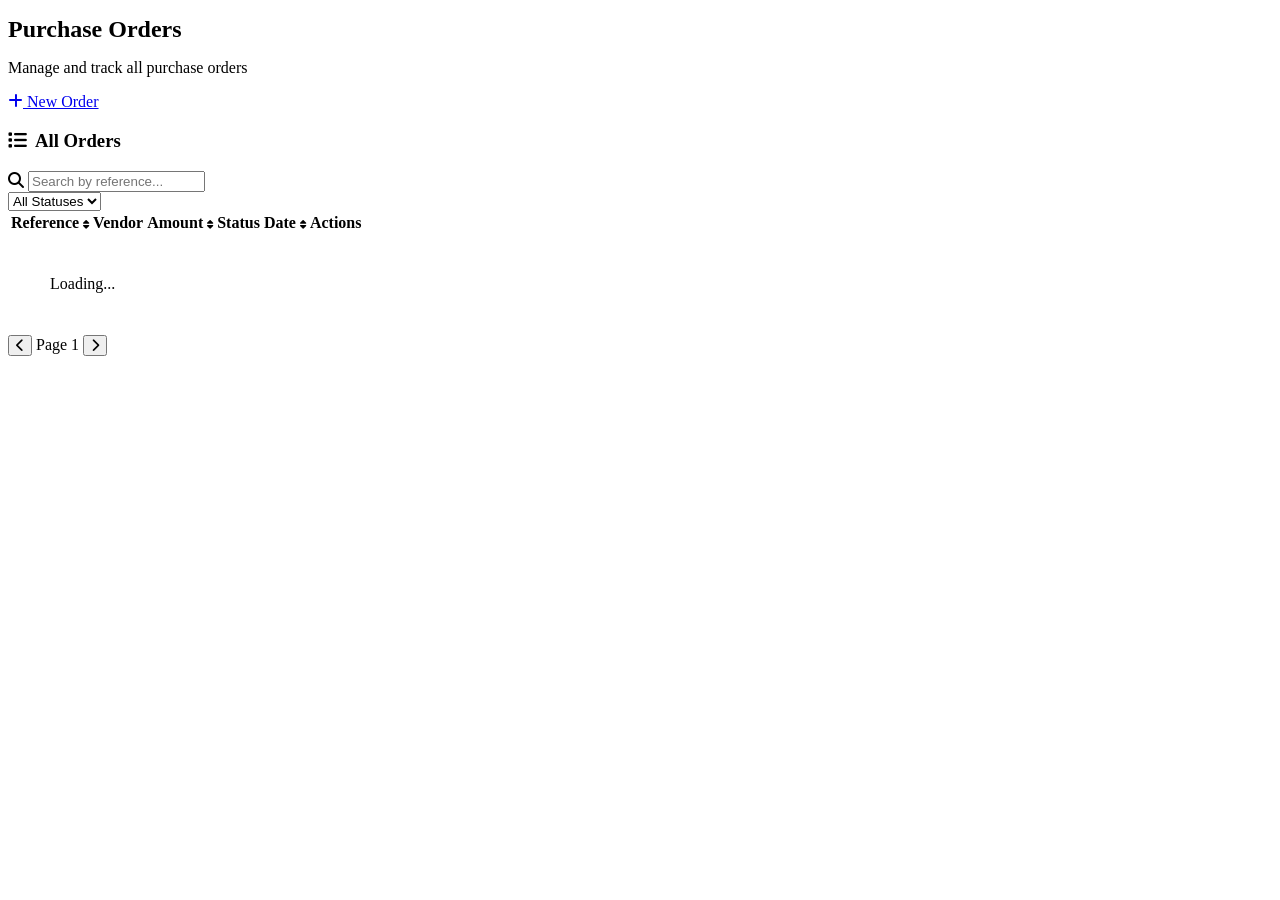
==== frontend/index.html @ 429d3d38 "Added main index page listing Purchase Orders correctly mapped to backend" ====
<!DOCTYPE html>
<html lang="en">
<head>
    <meta charset="UTF-8">
    <meta name="viewport" content="width=device-width, initial-scale=1.0">
    <meta name="description" content="ERP Cloud — Purchase Orders Overview">
    <title>Purchase Orders — ERP Cloud</title>

    <!-- Fonts & Icons -->
    <link rel="preconnect" href="https://fonts.googleapis.com">
    <link href="https://fonts.googleapis.com/css2?family=Inter:wght@300;400;500;600;700;800;900&family=JetBrains+Mono:wght@400;500&display=swap" rel="stylesheet">
    <link rel="stylesheet" href="https://cdnjs.cloudflare.com/ajax/libs/font-awesome/6.5.1/css/all.min.css">

    <!-- Styles -->
    <link rel="stylesheet" href="/static/css/styles.css">
</head>
<body>
    <div class="animated-bg"></div>

    <div class="app-layout">
        <!-- Sidebar -->
        <div id="sidebar-container"></div>

        <!-- Main -->
        <div class="main-content">
            <!-- Navbar -->
            <div id="navbar-container"></div>

            <!-- Page Content -->
            <div class="page-content">

                <!-- Page Header -->
                <div class="flex items-center justify-between mb-3">
                    <div>
                        <h1 style="font-size:24px; font-weight:800;">Purchase Orders</h1>
                        <p class="text-muted text-sm">Manage and track all purchase orders</p>
                    </div>
                    <a href="/static/create_po.html" class="btn btn-primary">
                        <i class="fas fa-plus"></i> New Order
                    </a>
                </div>

                <!-- Table -->
                <div class="table-container">
                    <div class="table-header">
                        <h3><i class="fas fa-list" style="margin-right:8px; color:var(--primary)"></i>All Orders</h3>
                        <div class="table-actions">
                            <div class="search-wrapper">
                                <i class="fas fa-search"></i>
                                <input type="text" class="search-input" placeholder="Search by reference..."
                                       id="searchInput" oninput="debounceSearch()">
                            </div>
                            <select class="filter-select" id="statusFilter" onchange="applyFilters()">
                                <option value="">All Statuses</option>
                                <option value="Pending">Pending</option>
                                <option value="Approved">Approved</option>
                                <option value="Rejected">Rejected</option>
                                <option value="Completed">Completed</option>
                                <option value="Cancelled">Cancelled</option>
                            </select>
                        </div>
                    </div>
                    <table>
                        <thead>
                            <tr>
                                <th onclick="sortPOs('reference_no')">Reference <i class="fas fa-sort" style="font-size:10px"></i></th>
                                <th>Vendor</th>
                                <th onclick="sortPOs('total_amount')">Amount <i class="fas fa-sort" style="font-size:10px"></i></th>
                                <th>Status</th>
                                <th onclick="sortPOs('created_at')">Date <i class="fas fa-sort" style="font-size:10px"></i></th>
                                <th>Actions</th>
                            </tr>
                        </thead>
                        <tbody id="poTableBody">
                            <tr>
                                <td colspan="6" class="text-center text-muted" style="padding:40px">
                                    <div class="spinner spinner-inline"></div> Loading...
                                </td>
                            </tr>
                        </tbody>
                    </table>

                    <!-- Pagination -->
                    <div class="pagination" id="paginationContainer">
                        <button class="page-btn" onclick="loadPurchaseOrders(currentPage - 1)" id="prevBtn">
                            <i class="fas fa-chevron-left"></i>
                        </button>
                        <span class="text-sm text-muted" id="pageInfo">Page 1</span>
                        <button class="page-btn" onclick="loadPurchaseOrders(currentPage + 1)" id="nextBtn">
                            <i class="fas fa-chevron-right"></i>
                        </button>
                    </div>
                </div>

            </div>
        </div>
    </div>

    <script src="/static/js/app.js"></script>
    <script src="/static/js/po.js"></script>
    <script>
        let searchTimeout;
        function debounceSearch() {
            clearTimeout(searchTimeout);
            searchTimeout = setTimeout(applyFilters, 400);
        }

        function applyFilters() {
            const status = document.getElementById('statusFilter')?.value || '';
            const search = document.getElementById('searchInput')?.value || '';
            loadPurchaseOrders(0, status, search);
        }

        function sortPOs(field) {
            // Client-side sort indication (server sorting handled by future enhancement)
            showToast('Sorting by ' + field, 'info');
            applyFilters();
        }

        document.addEventListener('DOMContentLoaded', async () => {
            if (!requireAuth()) return;
            await initApp('Purchase Orders');
            loadPurchaseOrders();
        });
    </script>
</body>
</html>
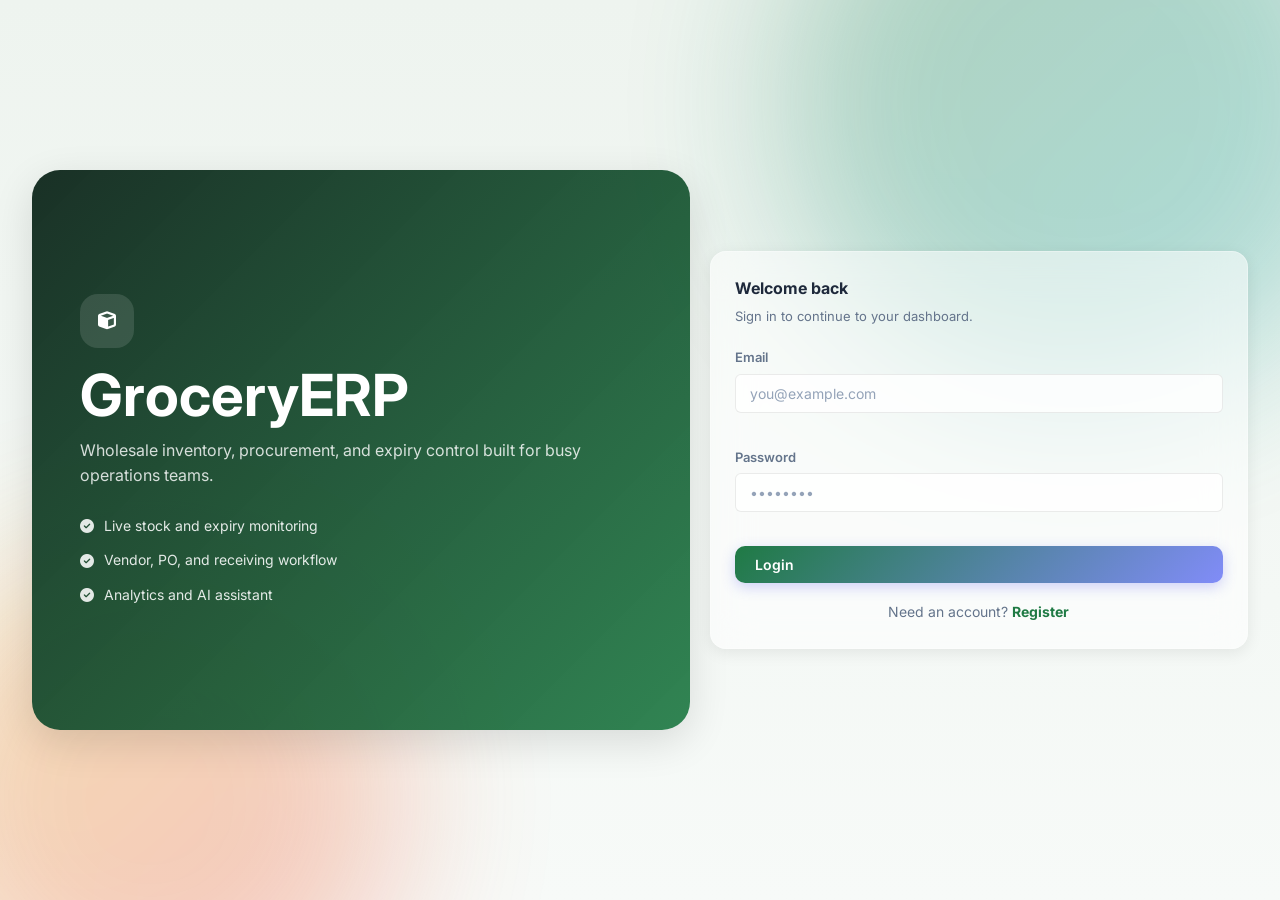
==== commit c94205f8: "Added modular HTML skeleton and base frontend structure" ====
--- a/frontend/index.html
+++ b/frontend/index.html
@@ -1,127 +1,24 @@
-<!DOCTYPE html>
+<!doctype html>
 <html lang="en">
 <head>
-    <meta charset="UTF-8">
-    <meta name="viewport" content="width=device-width, initial-scale=1.0">
-    <meta name="description" content="ERP Cloud — Purchase Orders Overview">
-    <title>Purchase Orders — ERP Cloud</title>
-
-    <!-- Fonts & Icons -->
-    <link rel="preconnect" href="https://fonts.googleapis.com">
-    <link href="https://fonts.googleapis.com/css2?family=Inter:wght@300;400;500;600;700;800;900&family=JetBrains+Mono:wght@400;500&display=swap" rel="stylesheet">
-    <link rel="stylesheet" href="https://cdnjs.cloudflare.com/ajax/libs/font-awesome/6.5.1/css/all.min.css">
-
-    <!-- Styles -->
-    <link rel="stylesheet" href="/static/css/styles.css">
+	<meta charset="utf-8">
+	<meta name="viewport" content="width=device-width, initial-scale=1">
+	<title>GroceryERP</title>
+	<link rel="preconnect" href="https://fonts.googleapis.com">
+	<link rel="preconnect" href="https://fonts.gstatic.com" crossorigin>
+	<link href="https://fonts.googleapis.com/css2?family=Inter:wght@300;400;500;600;700;800;900&family=JetBrains+Mono:wght@400;500&display=swap" rel="stylesheet">
+	<link rel="stylesheet" href="css/styles.css">
+	<link rel="stylesheet" href="https://cdnjs.cloudflare.com/ajax/libs/font-awesome/6.5.2/css/all.min.css">
 </head>
 <body>
-    <div class="animated-bg"></div>
-
-    <div class="app-layout">
-        <!-- Sidebar -->
-        <div id="sidebar-container"></div>
-
-        <!-- Main -->
-        <div class="main-content">
-            <!-- Navbar -->
-            <div id="navbar-container"></div>
-
-            <!-- Page Content -->
-            <div class="page-content">
-
-                <!-- Page Header -->
-                <div class="flex items-center justify-between mb-3">
-                    <div>
-                        <h1 style="font-size:24px; font-weight:800;">Purchase Orders</h1>
-                        <p class="text-muted text-sm">Manage and track all purchase orders</p>
-                    </div>
-                    <a href="/static/create_po.html" class="btn btn-primary">
-                        <i class="fas fa-plus"></i> New Order
-                    </a>
-                </div>
-
-                <!-- Table -->
-                <div class="table-container">
-                    <div class="table-header">
-                        <h3><i class="fas fa-list" style="margin-right:8px; color:var(--primary)"></i>All Orders</h3>
-                        <div class="table-actions">
-                            <div class="search-wrapper">
-                                <i class="fas fa-search"></i>
-                                <input type="text" class="search-input" placeholder="Search by reference..."
-                                       id="searchInput" oninput="debounceSearch()">
-                            </div>
-                            <select class="filter-select" id="statusFilter" onchange="applyFilters()">
-                                <option value="">All Statuses</option>
-                                <option value="Pending">Pending</option>
-                                <option value="Approved">Approved</option>
-                                <option value="Rejected">Rejected</option>
-                                <option value="Completed">Completed</option>
-                                <option value="Cancelled">Cancelled</option>
-                            </select>
-                        </div>
-                    </div>
-                    <table>
-                        <thead>
-                            <tr>
-                                <th onclick="sortPOs('reference_no')">Reference <i class="fas fa-sort" style="font-size:10px"></i></th>
-                                <th>Vendor</th>
-                                <th onclick="sortPOs('total_amount')">Amount <i class="fas fa-sort" style="font-size:10px"></i></th>
-                                <th>Status</th>
-                                <th onclick="sortPOs('created_at')">Date <i class="fas fa-sort" style="font-size:10px"></i></th>
-                                <th>Actions</th>
-                            </tr>
-                        </thead>
-                        <tbody id="poTableBody">
-                            <tr>
-                                <td colspan="6" class="text-center text-muted" style="padding:40px">
-                                    <div class="spinner spinner-inline"></div> Loading...
-                                </td>
-                            </tr>
-                        </tbody>
-                    </table>
-
-                    <!-- Pagination -->
-                    <div class="pagination" id="paginationContainer">
-                        <button class="page-btn" onclick="loadPurchaseOrders(currentPage - 1)" id="prevBtn">
-                            <i class="fas fa-chevron-left"></i>
-                        </button>
-                        <span class="text-sm text-muted" id="pageInfo">Page 1</span>
-                        <button class="page-btn" onclick="loadPurchaseOrders(currentPage + 1)" id="nextBtn">
-                            <i class="fas fa-chevron-right"></i>
-                        </button>
-                    </div>
-                </div>
-
-            </div>
-        </div>
-    </div>
-
-    <script src="/static/js/app.js"></script>
-    <script src="/static/js/po.js"></script>
-    <script>
-        let searchTimeout;
-        function debounceSearch() {
-            clearTimeout(searchTimeout);
-            searchTimeout = setTimeout(applyFilters, 400);
-        }
-
-        function applyFilters() {
-            const status = document.getElementById('statusFilter')?.value || '';
-            const search = document.getElementById('searchInput')?.value || '';
-            loadPurchaseOrders(0, status, search);
-        }
-
-        function sortPOs(field) {
-            // Client-side sort indication (server sorting handled by future enhancement)
-            showToast('Sorting by ' + field, 'info');
-            applyFilters();
-        }
-
-        document.addEventListener('DOMContentLoaded', async () => {
-            if (!requireAuth()) return;
-            await initApp('Purchase Orders');
-            loadPurchaseOrders();
-        });
-    </script>
+	<div class="animated-bg"></div>
+	<div class="app-layout">
+		<div id="sidebar-container"></div>
+		<main class="main-content">
+			<div id="navbar-container"></div>
+			<div class="page-content" id="pageContent"></div>
+		</main>
+	</div>
+	<script src="js/app.js"></script>
 </body>
-</html>
+</html>
--- a/frontend/css/styles.css
+++ b/frontend/css/styles.css
@@ -0,0 +1,2298 @@
+@import url('https://fonts.googleapis.com/css2?family=Inter:wght@300;400;500;600;700;800;900&family=JetBrains+Mono:wght@400;500&display=swap');
+
+:root {
+    --primary: #1f7a44;
+    --primary-hover: #166534;
+    --primary-light: rgba(31, 122, 68, .12);
+    --secondary: #0ea5a5;
+    --accent: #f59e0b;
+    --success: #10b981;
+    --danger: #ef4444;
+    --warning: #f59e0b;
+    --info: #3b82f6;
+    --bg-body: #eef4ef;
+    --bg-sidebar: #10281d;
+    --bg-card: rgba(255, 255, 255, .72);
+    --bg-card-solid: #fff;
+    --bg-navbar: rgba(255, 255, 255, .82);
+    --bg-input: rgba(255, 255, 255, .8);
+    --bg-hover: rgba(31, 122, 68, .07);
+    --text-primary: #1e293b;
+    --text-secondary: #64748b;
+    --text-muted: #94a3b8;
+    --border: rgba(0, 0, 0, .08);
+    --border-hover: rgba(31, 122, 68, .3);
+    --shadow-sm: 0 1px 3px rgba(0, 0, 0, .06);
+    --shadow-md: 0 4px 16px rgba(0, 0, 0, .08);
+    --shadow-lg: 0 12px 40px rgba(0, 0, 0, .12);
+    --glass-bg: rgba(255, 255, 255, .55);
+    --glass-border: rgba(255, 255, 255, .3);
+    --glass-blur: 20px;
+    --sidebar-w: 260px;
+    --sidebar-collapsed: 72px;
+    --navbar-h: 64px;
+    --radius: 16px;
+    --radius-sm: 10px;
+    --radius-xs: 6px;
+    --transition: all .3s cubic-bezier(.4, 0, .2, 1)
+}
+
+[data-theme=dark] {
+    --bg-body: #07130d;
+    --bg-sidebar: rgba(7, 19, 13, .95);
+    --bg-card: rgba(19, 30, 24, .72);
+    --bg-card-solid: #11231a;
+    --bg-navbar: rgba(9, 22, 16, .92);
+    --bg-input: rgba(17, 35, 26, .82);
+    --bg-hover: rgba(31, 122, 68, .12);
+    --text-primary: #f1f5f9;
+    --text-secondary: #94a3b8;
+    --text-muted: #64748b;
+    --border: rgba(255, 255, 255, .06);
+    --glass-bg: rgba(30, 41, 59, .55);
+    --glass-border: rgba(255, 255, 255, .08);
+    --shadow-sm: 0 1px 3px rgba(0, 0, 0, .3);
+    --shadow-md: 0 4px 16px rgba(0, 0, 0, .4);
+    --shadow-lg: 0 12px 40px rgba(0, 0, 0, .5)
+}
+
+*,
+*::before,
+*::after {
+    margin: 0;
+    padding: 0;
+    box-sizing: border-box
+}
+
+html {
+    scroll-behavior: smooth;
+    -webkit-font-smoothing: antialiased
+}
+
+body {
+    font-family: 'Inter', system-ui, sans-serif;
+    background: linear-gradient(180deg, var(--bg-body) 0%, #f7faf8 100%);
+    color: var(--text-primary);
+    line-height: 1.6;
+    min-height: 100vh;
+    overflow-x: hidden;
+    transition: var(--transition)
+}
+
+.animated-bg {
+    position: fixed;
+    inset: 0;
+    z-index: -1;
+    overflow: hidden
+}
+
+.animated-bg::before,
+.animated-bg::after {
+    content: '';
+    position: absolute;
+    border-radius: 50%;
+    filter: blur(80px);
+    opacity: .3;
+    animation: floatBlob 20s ease-in-out infinite
+}
+
+.animated-bg::before {
+    width: 600px;
+    height: 600px;
+    background: linear-gradient(135deg, #1f7a44, #0ea5a5);
+    top: -200px;
+    right: -100px
+}
+
+.animated-bg::after {
+    width: 500px;
+    height: 500px;
+    background: linear-gradient(135deg, #f59e0b, #ef4444);
+    bottom: -150px;
+    left: -100px;
+    animation-delay: -10s
+}
+
+[data-theme=dark] .animated-bg::before {
+    opacity: .15
+}
+
+[data-theme=dark] .animated-bg::after {
+    opacity: .1
+}
+
+@keyframes floatBlob {
+
+    0%,
+    100% {
+        transform: translate(0, 0) scale(1)
+    }
+
+    25% {
+        transform: translate(50px, -80px) scale(1.1)
+    }
+
+    50% {
+        transform: translate(-30px, 60px) scale(.95)
+    }
+
+    75% {
+        transform: translate(60px, 40px) scale(1.05)
+    }
+}
+
+.app-layout {
+    display: flex;
+    min-height: 100vh
+}
+
+.main-content {
+    flex: 1;
+    margin-left: var(--sidebar-w);
+    padding-top: var(--navbar-h);
+    transition: var(--transition)
+}
+
+body.auth-mode .app-layout {
+    display: block
+}
+
+body.auth-mode .sidebar,
+body.auth-mode .navbar {
+    display: none
+}
+
+body.auth-mode .main-content {
+    margin-left: 0;
+    padding-top: 0;
+    min-height: 100vh
+}
+
+body.auth-mode .page-content {
+    max-width: none;
+    min-height: 100vh;
+    padding: 0
+}
+
+.main-content.sidebar-collapsed {
+    margin-left: var(--sidebar-collapsed)
+}
+
+.page-content {
+    padding: 28px 32px;
+    max-width: 1400px;
+    animation: fadeInUp .5s ease
+}
+
+.page-stack {
+    display: flex;
+    flex-direction: column;
+    gap: 18px
+}
+
+.page-header {
+    display: flex;
+    align-items: center;
+    justify-content: space-between;
+    gap: 16px;
+    margin-bottom: 2px
+}
+
+.page-header h1 {
+    font-size: 22px;
+    font-weight: 800;
+    line-height: 1.15
+}
+
+.page-header p {
+    color: var(--text-secondary);
+    font-size: 13px;
+    margin-top: 4px
+}
+
+.page-subtitle {
+    color: var(--text-muted);
+    font-size: 12px;
+    margin-top: 2px
+}
+
+.toolbar,
+.filters-bar,
+.tab-row,
+.action-buttons,
+.search-inline,
+.section-title-row {
+    display: flex;
+    align-items: center;
+    gap: 10px;
+    flex-wrap: wrap
+}
+
+.filters-bar {
+    gap: 12px
+}
+
+.dashboard-layout,
+.split-layout,
+.two-column-layout {
+    display: grid;
+    gap: 18px
+}
+
+.dashboard-layout,
+.split-layout {
+    grid-template-columns: minmax(0, 2fr) minmax(320px, 1fr)
+}
+
+.bottom-row {
+    grid-template-columns: repeat(2, minmax(0, 1fr))
+}
+
+.dashboard-main,
+.dashboard-side,
+.chart-card,
+.expiring-card {
+    min-height: 100%
+}
+
+.quick-action-grid,
+.mini-kpi-grid,
+.report-grid,
+.vendor-grid {
+    display: grid;
+    gap: 14px
+}
+
+.quick-action-grid {
+    grid-template-columns: repeat(4, minmax(0, 1fr))
+}
+
+.mini-kpi-grid {
+    grid-template-columns: repeat(4, minmax(0, 1fr))
+}
+
+.report-grid {
+    grid-template-columns: repeat(3, minmax(0, 1fr))
+}
+
+.vendor-grid {
+    grid-template-columns: repeat(4, minmax(0, 1fr))
+}
+
+.quick-action-card,
+.vendor-card,
+.report-card,
+.mini-kpi,
+.delivery-card,
+.alert-row,
+.list-row {
+    background: var(--bg-card-solid);
+    border: 1px solid var(--border);
+    border-radius: var(--radius);
+    box-shadow: var(--shadow-sm)
+}
+
+.quick-action-card {
+    display: flex;
+    align-items: center;
+    gap: 12px;
+    padding: 16px 18px;
+    color: var(--text-primary);
+    text-decoration: none;
+    font-weight: 600;
+    transition: var(--transition)
+}
+
+.quick-action-card:hover {
+    transform: translateY(-2px);
+    border-color: var(--primary);
+    box-shadow: var(--shadow-md)
+}
+
+.quick-action-icon,
+.report-icon,
+.brand-mark,
+.vendor-avatar,
+.alert-mark,
+.alert-icon,
+.days-badge {
+    display: inline-flex;
+    align-items: center;
+    justify-content: center;
+    flex-shrink: 0
+}
+
+.quick-action-icon {
+    width: 34px;
+    height: 34px;
+    border-radius: 10px;
+    background: linear-gradient(135deg, rgba(31, 122, 68, .12), rgba(14, 165, 165, .12));
+    color: var(--primary)
+}
+
+.table-caption {
+    color: var(--text-muted);
+    font-size: 12px;
+    margin-top: 2px
+}
+
+.section-title-row {
+    justify-content: space-between
+}
+
+.alert-count {
+    min-width: 24px;
+    height: 24px;
+    border-radius: 999px;
+    background: rgba(239, 68, 68, .12);
+    color: var(--danger);
+    display: inline-flex;
+    align-items: center;
+    justify-content: center;
+    font-size: 12px;
+    font-weight: 700;
+    padding: 0 8px
+}
+
+.list-stack {
+    display: flex;
+    flex-direction: column;
+    gap: 10px
+}
+
+.list-row,
+.delivery-card,
+.mini-kpi,
+.alert-row {
+    display: flex;
+    align-items: center;
+    justify-content: space-between;
+    gap: 12px;
+    padding: 14px 16px
+}
+
+.list-row strong,
+.delivery-card strong,
+.alert-title,
+.table-name {
+    color: var(--text-primary)
+}
+
+.days-badge,
+.pill,
+.mini-kpi {
+    border-radius: 999px;
+    font-size: 12px;
+    font-weight: 700
+}
+
+.days-badge {
+    min-width: 56px;
+    min-height: 40px;
+    padding: 0 10px;
+    flex-direction: column;
+    background: rgba(31, 122, 68, .12);
+    color: var(--primary)
+}
+
+.days-badge.warning,
+.mini-kpi.amber {
+    background: rgba(245, 158, 11, .12);
+    color: #d97706
+}
+
+.days-badge.danger,
+.mini-kpi.red {
+    background: rgba(239, 68, 68, .12);
+    color: #dc2626
+}
+
+.mini-kpi.green {
+    background: rgba(16, 185, 129, .12);
+    color: #059669
+}
+
+.mini-kpi.blue {
+    background: rgba(59, 130, 246, .12);
+    color: #2563eb
+}
+
+.mini-kpi.orange {
+    background: rgba(249, 115, 22, .12);
+    color: #ea580c
+}
+
+.mini-kpi.purple {
+    background: rgba(139, 92, 246, .12);
+    color: #7c3aed
+}
+
+.mini-kpi strong {
+    font-size: 16px
+}
+
+.mini-kpi span {
+    font-size: 11px;
+    text-transform: uppercase;
+    letter-spacing: .8px
+}
+
+.panel-stack {
+    display: flex;
+    flex-direction: column;
+    gap: 10px
+}
+
+.alert-row {
+    align-items: flex-start
+}
+
+.alert-row.danger {
+    background: rgba(239, 68, 68, .06)
+}
+
+.alert-row.warning {
+    background: rgba(245, 158, 11, .08)
+}
+
+.alert-row.info {
+    background: rgba(59, 130, 246, .06)
+}
+
+.alert-mark,
+.alert-icon {
+    width: 38px;
+    height: 38px;
+    border-radius: 12px
+}
+
+.alert-mark.expired,
+.alert-icon.expired {
+    background: rgba(239, 68, 68, .14);
+    color: #dc2626
+}
+
+.alert-mark.low_stock,
+.alert-icon.low_stock,
+.alert-mark.expiry_warning,
+.alert-icon.expiry_warning {
+    background: rgba(245, 158, 11, .14);
+    color: #d97706
+}
+
+.alert-mark.expiry_critical,
+.alert-icon.expiry_critical {
+    background: rgba(239, 68, 68, .14);
+    color: #dc2626
+}
+
+.alert-mark.po_overdue,
+.alert-icon.po_overdue {
+    background: rgba(59, 130, 246, .14);
+    color: #2563eb
+}
+
+.alert-copy {
+    flex: 1
+}
+
+.alert-actions {
+    display: flex;
+    align-items: center;
+    gap: 8px;
+    flex-wrap: wrap
+}
+
+.vendor-card,
+.report-card {
+    padding: 18px
+}
+
+.vendor-head {
+    display: flex;
+    align-items: flex-start;
+    gap: 12px;
+    margin-bottom: 14px
+}
+
+.vendor-avatar,
+.report-icon,
+.brand-mark {
+    width: 40px;
+    height: 40px;
+    border-radius: 12px;
+    background: linear-gradient(135deg, rgba(31, 122, 68, .14), rgba(14, 165, 165, .14));
+    color: var(--primary);
+    font-size: 18px
+}
+
+.vendor-head h3,
+.report-card h3,
+.auth-card-head h2 {
+    font-size: 16px;
+    margin-bottom: 4px
+}
+
+.vendor-head p,
+.report-card p,
+.auth-card-head p {
+    font-size: 13px;
+    color: var(--text-secondary)
+}
+
+.vendor-meta {
+    list-style: none;
+    display: flex;
+    flex-direction: column;
+    gap: 8px;
+    font-size: 13px;
+    color: var(--text-secondary);
+    margin-bottom: 14px
+}
+
+.vendor-meta i {
+    width: 16px;
+    color: var(--primary)
+}
+
+.vendor-footer {
+    display: flex;
+    align-items: center;
+    justify-content: space-between;
+    gap: 10px;
+    flex-wrap: wrap
+}
+
+.report-card {
+    text-align: center;
+    display: flex;
+    flex-direction: column;
+    align-items: center;
+    gap: 10px
+}
+
+.report-output {
+    display: flex;
+    flex-direction: column;
+    gap: 14px;
+    padding: 10px 2px 2px;
+}
+
+.report-output-head {
+    display: flex;
+    align-items: center;
+    justify-content: space-between;
+    gap: 12px;
+    flex-wrap: wrap;
+    padding-bottom: 6px;
+    border-bottom: 1px solid var(--border)
+}
+
+.report-summary-grid {
+    display: grid;
+    grid-template-columns: repeat(auto-fit, minmax(160px, 1fr));
+    gap: 12px
+}
+
+.report-loading,
+.report-error,
+.report-empty {
+    padding: 20px;
+    border-radius: 14px;
+    background: var(--bg-input);
+    color: var(--text-secondary)
+}
+
+.report-error {
+    color: var(--danger)
+}
+
+.report-json {
+    max-height: 360px;
+    overflow: auto;
+    padding: 16px;
+    border-radius: 14px;
+    background: rgba(15, 23, 42, .92);
+    color: #e2e8f0;
+    font-size: 12px;
+    line-height: 1.6;
+    font-family: 'JetBrains Mono', monospace;
+}
+
+.compact-report {
+    overflow-x: auto;
+    border-radius: 14px
+}
+
+.report-icon {
+    margin-bottom: 6px
+}
+
+.mini-chart {
+    display: flex;
+    align-items: end;
+    gap: 6px;
+    min-height: 180px;
+    padding: 22px 12px 6px;
+    border-radius: 18px;
+    background: linear-gradient(180deg, rgba(31, 122, 68, .06), rgba(14, 165, 165, .03))
+}
+
+.mini-chart span {
+    width: 14px;
+    border-radius: 999px 999px 0 0;
+    background: linear-gradient(180deg, #6a9f80, #4f8a67)
+}
+
+.progress-track {
+    width: 100%;
+    height: 6px;
+    border-radius: 999px;
+    background: rgba(148, 163, 184, .2);
+    overflow: hidden;
+    margin-bottom: 8px
+}
+
+.progress-fill {
+    display: block;
+    height: 100%;
+    border-radius: inherit
+}
+
+.progress-fill.green { background: linear-gradient(90deg, #22c55e, #16a34a) }
+.progress-fill.amber { background: linear-gradient(90deg, #fbbf24, #f59e0b) }
+.progress-fill.red { background: linear-gradient(90deg, #f87171, #ef4444) }
+
+.tab-row {
+    border-bottom: 1px solid var(--border);
+    padding-bottom: 4px
+}
+
+.page-tab {
+    border: none;
+    background: transparent;
+    color: var(--text-secondary);
+    padding: 10px 0;
+    font-size: 13px;
+    font-weight: 600;
+    cursor: pointer;
+    position: relative
+}
+
+.page-tab.active,
+.page-tab:hover {
+    color: var(--primary)
+}
+
+.page-tab.active::after {
+    content: '';
+    position: absolute;
+    left: 0;
+    right: 0;
+    bottom: -5px;
+    height: 2px;
+    border-radius: 999px;
+    background: var(--primary)
+}
+
+.ghost-link {
+    color: var(--primary);
+    text-decoration: none;
+    font-weight: 600;
+    font-size: 13px
+}
+
+.ghost-link:hover {
+    text-decoration: underline
+}
+
+.pill {
+    display: inline-flex;
+    align-items: center;
+    gap: 6px;
+    padding: 4px 10px
+}
+
+.pill.green { background: rgba(16, 185, 129, .12); color: #059669 }
+.pill.amber { background: rgba(245, 158, 11, .12); color: #d97706 }
+.pill.red { background: rgba(239, 68, 68, .12); color: #dc2626 }
+.pill.slate { background: rgba(100, 116, 139, .12); color: #475569 }
+.pill.yellow { background: rgba(245, 158, 11, .12); color: #d97706 }
+
+.row-warning { background: rgba(245, 158, 11, .06) }
+.row-danger { background: rgba(239, 68, 68, .06) }
+
+.auth-shell {
+    min-height: 100vh;
+    display: grid;
+    grid-template-columns: minmax(0, 1.1fr) minmax(360px, .9fr);
+    gap: 20px;
+    align-items: center;
+    padding: 32px
+}
+
+.auth-hero {
+    background: linear-gradient(135deg, rgba(16, 40, 29, .96), rgba(31, 122, 68, .92));
+    color: #fff;
+    border-radius: 28px;
+    padding: 48px;
+    min-height: 560px;
+    display: flex;
+    flex-direction: column;
+    justify-content: center;
+    box-shadow: var(--shadow-lg)
+}
+
+.auth-hero h1 {
+    font-size: clamp(34px, 5vw, 58px);
+    line-height: 1;
+    margin: 18px 0 14px
+}
+
+.auth-hero p {
+    max-width: 560px;
+    color: rgba(255, 255, 255, .82);
+    font-size: 16px
+}
+
+.auth-feature-list {
+    display: grid;
+    gap: 12px;
+    margin-top: 26px
+}
+
+.auth-feature-list div {
+    display: flex;
+    align-items: center;
+    gap: 10px;
+    font-size: 14px;
+    color: rgba(255, 255, 255, .88)
+}
+
+.brand-mark {
+    background: rgba(255, 255, 255, .12);
+    color: #fff;
+    width: 54px;
+    height: 54px;
+    border-radius: 18px
+}
+
+.auth-card {
+    padding: 34px;
+    border-radius: 28px;
+    background: rgba(255, 255, 255, .88)
+}
+
+.auth-card-head {
+    margin-bottom: 20px
+}
+
+.auth-form {
+    display: flex;
+    flex-direction: column;
+    gap: 14px
+}
+
+.auth-switch {
+    margin-top: 18px;
+    color: var(--text-secondary);
+    font-size: 14px;
+    text-align: center
+}
+
+.auth-switch a {
+    color: var(--primary);
+    font-weight: 700;
+    text-decoration: none
+}
+
+.compact-table thead th,
+.compact-table tbody td {
+    padding-top: 10px;
+    padding-bottom: 10px
+}
+
+.preview-card,
+.receipt-card {
+    padding: 18px;
+    border: 1px solid var(--border);
+    border-radius: 18px;
+    background: rgba(255, 255, 255, .66)
+}
+
+.search-inline {
+    margin-bottom: 14px
+}
+
+.search-inline .form-control {
+    flex: 1
+}
+
+.form-control-sm {
+    padding: 8px 10px;
+    font-size: 13px;
+    min-height: 34px
+}
+
+.w-100 {
+    width: 100%
+}
+
+.page-header .btn,
+.page-header .ghost-link {
+    white-space: nowrap
+}
+
+#assistantWidgetHost {
+    position: fixed;
+    right: 16px;
+    bottom: 16px;
+    z-index: 980
+}
+
+.assistant-widget {
+    width: 300px;
+    padding: 14px;
+    border-radius: 16px;
+    background: rgba(255, 255, 255, .96);
+    box-shadow: var(--shadow-lg)
+}
+
+.assistant-head {
+    display: flex;
+    align-items: center;
+    justify-content: space-between;
+    margin-bottom: 10px
+}
+
+.assistant-close-btn {
+    width: 28px;
+    height: 28px;
+    border: 1px solid var(--border);
+    border-radius: 999px;
+    background: var(--bg-input);
+    color: var(--text-secondary);
+    display: inline-flex;
+    align-items: center;
+    justify-content: center;
+    cursor: pointer;
+    transition: var(--transition)
+}
+
+.assistant-close-btn:hover {
+    color: var(--danger);
+    border-color: rgba(239, 68, 68, .25);
+    background: rgba(239, 68, 68, .08)
+}
+
+.assistant-title {
+    font-size: 13px;
+    font-weight: 800;
+    color: var(--primary)
+}
+
+.assistant-subtitle {
+    font-size: 11px;
+    color: var(--text-muted)
+}
+
+.assistant-form {
+    display: grid;
+    gap: 8px;
+    margin-bottom: 10px
+}
+
+.assistant-actions {
+    display: grid;
+    grid-template-columns: 1fr 1fr;
+    gap: 8px
+}
+
+.assistant-prompt {
+    margin-bottom: 8px;
+    resize: vertical;
+    min-height: 82px
+}
+
+.assistant-widget .btn {
+    justify-content: center
+}
+
+.assistant-widget .btn + .btn {
+    margin-top: 8px
+}
+
+@media(max-width: 1200px) {
+    #assistantWidgetHost {
+        width: 280px
+    }
+}
+
+@media(max-width: 768px) {
+    #assistantWidgetHost {
+        left: 12px;
+        right: 12px;
+        bottom: 12px
+    }
+
+    .assistant-widget {
+        width: auto
+    }
+}
+
+@keyframes fadeInUp {
+    from {
+        opacity: 0;
+        transform: translateY(20px)
+    }
+
+    to {
+        opacity: 1;
+        transform: translateY(0)
+    }
+}
+
+@keyframes slideInUp {
+    from {
+        opacity: 0;
+        transform: translateY(30px)
+    }
+
+    to {
+        opacity: 1;
+        transform: translateY(0)
+    }
+}
+
+.sidebar {
+    position: fixed;
+    top: 0;
+    left: 0;
+    width: var(--sidebar-w);
+    height: 100vh;
+    background: var(--bg-sidebar);
+    backdrop-filter: blur(var(--glass-blur));
+    border-right: 1px solid var(--border);
+    z-index: 1000;
+    display: flex;
+    flex-direction: column;
+    transition: var(--transition);
+    overflow: hidden
+}
+
+.sidebar.collapsed {
+    width: var(--sidebar-collapsed)
+}
+
+.sidebar-brand {
+    display: flex;
+    align-items: center;
+    gap: 12px;
+    padding: 18px 20px;
+    border-bottom: 1px solid var(--border);
+    min-height: var(--navbar-h)
+}
+
+.sidebar-brand .logo-icon {
+    width: 36px;
+    height: 36px;
+    background: linear-gradient(135deg, var(--primary), var(--secondary));
+    border-radius: 10px;
+    display: flex;
+    align-items: center;
+    justify-content: center;
+    color: #fff;
+    font-size: 18px;
+    flex-shrink: 0;
+    box-shadow: 0 4px 12px rgba(99, 102, 241, .35)
+}
+
+.sidebar-brand .brand-text {
+    font-weight: 700;
+    font-size: 17px;
+    background: linear-gradient(135deg, var(--primary), var(--secondary));
+    -webkit-background-clip: text;
+    -webkit-text-fill-color: transparent;
+    background-clip: text;
+    white-space: nowrap;
+    overflow: hidden;
+    transition: var(--transition)
+}
+
+.sidebar.collapsed .brand-text {
+    opacity: 0;
+    width: 0
+}
+
+.sidebar-nav {
+    flex: 1;
+    padding: 16px 12px;
+    overflow-y: auto
+}
+
+.nav-section-title {
+    font-size: 10px;
+    font-weight: 700;
+    text-transform: uppercase;
+    letter-spacing: 1.5px;
+    color: var(--text-muted);
+    padding: 12px 12px 6px;
+    white-space: nowrap;
+    overflow: hidden
+}
+
+.sidebar.collapsed .nav-section-title {
+    opacity: 0;
+    height: 0;
+    padding: 0
+}
+
+.nav-link {
+    display: flex;
+    align-items: center;
+    gap: 12px;
+    padding: 10px 14px;
+    border-radius: var(--radius-sm);
+    color: var(--text-secondary);
+    text-decoration: none;
+    font-size: 14px;
+    font-weight: 500;
+    transition: var(--transition);
+    margin-bottom: 2px;
+    white-space: nowrap;
+    position: relative
+}
+
+.nav-link i {
+    width: 20px;
+    text-align: center;
+    font-size: 16px;
+    flex-shrink: 0
+}
+
+.nav-link:hover {
+    background: var(--bg-hover);
+    color: var(--primary);
+    transform: translateX(4px)
+}
+
+.nav-link.active {
+    background: var(--primary-light);
+    color: var(--primary);
+    font-weight: 600
+}
+
+.nav-link.active::before {
+    content: '';
+    position: absolute;
+    left: 0;
+    top: 50%;
+    transform: translateY(-50%);
+    width: 3px;
+    height: 60%;
+    background: var(--primary);
+    border-radius: 0 4px 4px 0
+}
+
+.sidebar.collapsed .nav-link span {
+    opacity: 0;
+    width: 0
+}
+
+.navbar {
+    position: fixed;
+    top: 0;
+    left: var(--sidebar-w);
+    right: 0;
+    height: var(--navbar-h);
+    background: var(--bg-navbar);
+    backdrop-filter: blur(var(--glass-blur));
+    border-bottom: 1px solid var(--border);
+    display: flex;
+    align-items: center;
+    justify-content: space-between;
+    padding: 0 28px;
+    z-index: 999;
+    transition: var(--transition)
+}
+
+.navbar.sidebar-collapsed {
+    left: var(--sidebar-collapsed)
+}
+
+.navbar-left {
+    display: flex;
+    align-items: center;
+    gap: 16px
+}
+
+.sidebar-toggle {
+    background: none;
+    border: none;
+    color: var(--text-secondary);
+    font-size: 18px;
+    cursor: pointer;
+    padding: 8px;
+    border-radius: var(--radius-xs);
+    transition: var(--transition)
+}
+
+.sidebar-toggle:hover {
+    background: var(--bg-hover);
+    color: var(--primary)
+}
+
+.page-title {
+    font-size: 18px;
+    font-weight: 700
+}
+
+.navbar-right {
+    display: flex;
+    align-items: center;
+    gap: 10px;
+    flex-wrap: wrap
+}
+
+.navbar-search {
+    display: flex;
+    align-items: center;
+    gap: 8px;
+    padding: 8px 12px;
+    border: 1px solid var(--border);
+    border-radius: 14px;
+    background: var(--bg-card-solid);
+    min-width: 280px;
+    box-shadow: var(--shadow-sm)
+}
+
+.navbar-search i {
+    color: var(--text-muted)
+}
+
+.nav-search-input {
+    border: none;
+    outline: none;
+    background: transparent;
+    width: 100%;
+    color: var(--text-primary);
+    font-size: 13px
+}
+
+.nav-icon-btn {
+    background: none;
+    border: none;
+    color: var(--text-secondary);
+    font-size: 17px;
+    cursor: pointer;
+    padding: 8px 10px;
+    border-radius: var(--radius-xs);
+    transition: var(--transition);
+    position: relative
+}
+
+.nav-icon-btn:hover {
+    background: var(--bg-hover);
+    color: var(--primary)
+}
+
+.nav-icon-btn .badge {
+    position: absolute;
+    top: 2px;
+    right: 2px;
+    width: 8px;
+    height: 8px;
+    background: var(--danger);
+    border-radius: 50%;
+    border: 2px solid var(--bg-navbar)
+}
+
+.user-avatar {
+    width: 34px;
+    height: 34px;
+    border-radius: 50%;
+    background: linear-gradient(135deg, var(--primary), var(--secondary));
+    display: flex;
+    align-items: center;
+    justify-content: center;
+    color: #fff;
+    font-weight: 700;
+    font-size: 13px;
+    cursor: pointer;
+    transition: var(--transition)
+}
+
+.user-avatar:hover {
+    transform: scale(1.1);
+    box-shadow: 0 0 20px rgba(99, 102, 241, .3)
+}
+
+.glass-card {
+    background: var(--glass-bg);
+    backdrop-filter: blur(var(--glass-blur));
+    border: 1px solid var(--glass-border);
+    border-radius: var(--radius);
+    padding: 24px;
+    box-shadow: var(--shadow-md);
+    transition: var(--transition)
+}
+
+.glass-card:hover {
+    box-shadow: var(--shadow-lg);
+    transform: translateY(-2px);
+    border-color: var(--border-hover)
+}
+
+.stats-grid {
+    display: grid;
+    grid-template-columns: repeat(auto-fit, minmax(220px, 1fr));
+    gap: 20px;
+    margin-bottom: 28px
+}
+
+.stat-card {
+    background: var(--glass-bg);
+    backdrop-filter: blur(var(--glass-blur));
+    border: 1px solid var(--glass-border);
+    border-radius: var(--radius);
+    padding: 24px;
+    display: flex;
+    align-items: flex-start;
+    justify-content: space-between;
+    transition: var(--transition);
+    position: relative;
+    overflow: hidden;
+    animation: slideInUp .6s ease forwards;
+    opacity: 0
+}
+
+.stat-card:nth-child(1) {
+    animation-delay: .1s
+}
+
+.stat-card:nth-child(2) {
+    animation-delay: .2s
+}
+
+.stat-card:nth-child(3) {
+    animation-delay: .3s
+}
+
+.stat-card:nth-child(4) {
+    animation-delay: .4s
+}
+
+.stat-card::after {
+    content: '';
+    position: absolute;
+    top: 0;
+    right: 0;
+    width: 120px;
+    height: 120px;
+    border-radius: 50%;
+    filter: blur(50px);
+    opacity: .15;
+    pointer-events: none
+}
+
+.stat-card.purple::after {
+    background: #6366f1
+}
+
+.stat-card.cyan::after {
+    background: #06b6d4
+}
+
+.stat-card.green::after {
+    background: #10b981
+}
+
+.stat-card.orange::after {
+    background: #f59e0b
+}
+
+.stat-card.red::after {
+    background: #ef4444
+}
+
+.stat-card.blue::after {
+    background: #3b82f6
+}
+
+.stat-card:hover {
+    transform: translateY(-4px);
+    box-shadow: var(--shadow-lg)
+}
+
+.stat-info h4 {
+    font-size: 13px;
+    font-weight: 600;
+    color: var(--text-secondary);
+    text-transform: uppercase;
+    letter-spacing: .8px;
+    margin-bottom: 8px
+}
+
+.stat-info .stat-value {
+    font-size: 32px;
+    font-weight: 800;
+    line-height: 1
+}
+
+.stat-info .stat-sub {
+    font-size: 12px;
+    color: var(--text-muted);
+    margin-top: 6px
+}
+
+.stat-icon {
+    width: 48px;
+    height: 48px;
+    border-radius: 14px;
+    display: flex;
+    align-items: center;
+    justify-content: center;
+    font-size: 20px;
+    color: #fff;
+    flex-shrink: 0
+}
+
+.stat-icon.purple {
+    background: linear-gradient(135deg, #6366f1, #818cf8)
+}
+
+.stat-icon.cyan {
+    background: linear-gradient(135deg, #06b6d4, #22d3ee)
+}
+
+.stat-icon.green {
+    background: linear-gradient(135deg, #10b981, #34d399)
+}
+
+.stat-icon.orange {
+    background: linear-gradient(135deg, #f59e0b, #fbbf24)
+}
+
+.stat-icon.red {
+    background: linear-gradient(135deg, #ef4444, #f87171)
+}
+
+.stat-icon.blue {
+    background: linear-gradient(135deg, #3b82f6, #60a5fa)
+}
+
+.table-container {
+    background: var(--glass-bg);
+    backdrop-filter: blur(var(--glass-blur));
+    border: 1px solid var(--glass-border);
+    border-radius: var(--radius);
+    overflow: hidden;
+    box-shadow: var(--shadow-md)
+}
+
+.table-header {
+    display: flex;
+    align-items: center;
+    justify-content: space-between;
+    padding: 18px 24px;
+    border-bottom: 1px solid var(--border);
+    flex-wrap: wrap;
+    gap: 12px
+}
+
+.table-header h3 {
+    font-size: 16px;
+    font-weight: 700
+}
+
+.table-actions {
+    display: flex;
+    gap: 10px;
+    align-items: center;
+    flex-wrap: wrap
+}
+
+.search-input {
+    padding: 8px 14px 8px 36px;
+    border: 1px solid var(--border);
+    border-radius: var(--radius-xs);
+    background: var(--bg-input);
+    color: var(--text-primary);
+    font-size: 13px;
+    font-family: 'Inter', sans-serif;
+    transition: var(--transition);
+    width: 220px
+}
+
+.search-input:focus {
+    outline: none;
+    border-color: var(--primary);
+    box-shadow: 0 0 0 3px var(--primary-light)
+}
+
+.search-wrapper {
+    position: relative
+}
+
+.search-wrapper i {
+    position: absolute;
+    left: 12px;
+    top: 50%;
+    transform: translateY(-50%);
+    color: var(--text-muted);
+    font-size: 13px
+}
+
+.filter-select {
+    padding: 8px 14px;
+    border: 1px solid var(--border);
+    border-radius: var(--radius-xs);
+    background: var(--bg-input);
+    color: var(--text-primary);
+    font-size: 13px;
+    font-family: 'Inter', sans-serif;
+    cursor: pointer
+}
+
+.filter-select:focus {
+    outline: none;
+    border-color: var(--primary)
+}
+
+table {
+    width: 100%;
+    border-collapse: collapse
+}
+
+thead th {
+    padding: 12px 20px;
+    text-align: left;
+    font-size: 11px;
+    font-weight: 700;
+    text-transform: uppercase;
+    letter-spacing: 1px;
+    color: var(--text-muted);
+    background: var(--bg-hover);
+    border-bottom: 1px solid var(--border);
+    cursor: pointer
+}
+
+thead th:hover {
+    color: var(--primary)
+}
+
+tbody td {
+    padding: 14px 20px;
+    font-size: 14px;
+    border-bottom: 1px solid var(--border);
+    color: var(--text-primary)
+}
+
+tbody tr {
+    transition: var(--transition)
+}
+
+tbody tr:hover {
+    background: var(--bg-hover)
+}
+
+tbody tr:last-child td {
+    border-bottom: none
+}
+
+.status-badge {
+    display: inline-flex;
+    align-items: center;
+    gap: 6px;
+    padding: 4px 12px;
+    border-radius: 20px;
+    font-size: 12px;
+    font-weight: 600
+}
+
+.status-badge::before {
+    content: '';
+    width: 6px;
+    height: 6px;
+    border-radius: 50%;
+    animation: pulse 2s ease-in-out infinite
+}
+
+@keyframes pulse {
+
+    0%,
+    100% {
+        opacity: 1
+    }
+
+    50% {
+        opacity: .4
+    }
+}
+
+.status-badge.draft {
+    background: rgba(100, 116, 139, .12);
+    color: #64748b
+}
+
+.status-badge.draft::before {
+    background: #64748b
+}
+
+.status-badge.pending,
+.status-badge.pending_approval {
+    background: rgba(245, 158, 11, .12);
+    color: #d97706
+}
+
+.status-badge.pending::before,
+.status-badge.pending_approval::before {
+    background: #d97706
+}
+
+.status-badge.approved {
+    background: rgba(16, 185, 129, .12);
+    color: #059669
+}
+
+.status-badge.approved::before {
+    background: #059669
+}
+
+.status-badge.sent {
+    background: rgba(59, 130, 246, .12);
+    color: #2563eb
+}
+
+.status-badge.sent::before {
+    background: #2563eb
+}
+
+.status-badge.received,
+.status-badge.partially_received {
+    background: rgba(99, 102, 241, .12);
+    color: #4f46e5
+}
+
+.status-badge.received::before,
+.status-badge.partially_received::before {
+    background: #4f46e5
+}
+
+.status-badge.partially_rcvd,
+.status-badge.normal,
+.status-badge.safe,
+.status-badge.active {
+    background: rgba(16, 185, 129, .12);
+    color: #059669
+}
+
+.status-badge.partially_rcvd::before,
+.status-badge.normal::before,
+.status-badge.safe::before,
+.status-badge.active::before {
+    background: #059669
+}
+
+.status-badge.expired,
+.status-badge.low_stock,
+.status-badge.critical,
+.status-badge.blacklisted,
+.status-badge.po_overdue {
+    background: rgba(239, 68, 68, .12);
+    color: #dc2626
+}
+
+.status-badge.expired::before,
+.status-badge.low_stock::before,
+.status-badge.critical::before,
+.status-badge.blacklisted::before,
+.status-badge.po_overdue::before {
+    background: #dc2626
+}
+
+.status-badge.warning {
+    background: rgba(245, 158, 11, .12);
+    color: #d97706
+}
+
+.status-badge.warning::before {
+    background: #d97706
+}
+
+.status-badge.cancelled,
+.status-badge.rejected {
+    background: rgba(239, 68, 68, .12);
+    color: #dc2626
+}
+
+.status-badge.cancelled::before,
+.status-badge.rejected::before {
+    background: #dc2626
+}
+
+.btn {
+    display: inline-flex;
+    align-items: center;
+    gap: 8px;
+    padding: 10px 20px;
+    border: none;
+    border-radius: var(--radius-sm);
+    font-family: 'Inter', sans-serif;
+    font-size: 14px;
+    font-weight: 600;
+    cursor: pointer;
+    transition: var(--transition);
+    text-decoration: none;
+    white-space: nowrap
+}
+
+.btn:active {
+    transform: scale(.97)
+}
+
+.btn-primary {
+    background: linear-gradient(135deg, var(--primary), #818cf8);
+    color: #fff;
+    box-shadow: 0 4px 14px rgba(99, 102, 241, .3)
+}
+
+.btn-primary:hover {
+    box-shadow: 0 6px 20px rgba(99, 102, 241, .45);
+    transform: translateY(-1px)
+}
+
+.btn-secondary {
+    background: var(--bg-input);
+    color: var(--text-primary);
+    border: 1px solid var(--border)
+}
+
+.btn-secondary:hover {
+    border-color: var(--primary);
+    color: var(--primary)
+}
+
+.btn-success {
+    background: linear-gradient(135deg, var(--success), #34d399);
+    color: #fff;
+    box-shadow: 0 4px 14px rgba(16, 185, 129, .3)
+}
+
+.btn-danger {
+    background: linear-gradient(135deg, var(--danger), #f87171);
+    color: #fff
+}
+
+.btn-sm {
+    padding: 6px 14px;
+    font-size: 12px;
+    border-radius: var(--radius-xs)
+}
+
+.btn-icon {
+    padding: 8px;
+    border-radius: var(--radius-xs);
+    background: none;
+    border: 1px solid var(--border);
+    color: var(--text-secondary);
+    cursor: pointer;
+    transition: var(--transition)
+}
+
+.btn-icon:hover {
+    border-color: var(--danger);
+    color: var(--danger);
+    background: rgba(239, 68, 68, .06)
+}
+
+.form-group {
+    margin-bottom: 20px
+}
+
+.form-label {
+    display: block;
+    font-size: 13px;
+    font-weight: 600;
+    color: var(--text-secondary);
+    margin-bottom: 6px
+}
+
+.form-control {
+    width: 100%;
+    padding: 10px 14px;
+    border: 1px solid var(--border);
+    border-radius: var(--radius-xs);
+    background: var(--bg-input);
+    color: var(--text-primary);
+    font-family: 'Inter', sans-serif;
+    font-size: 14px;
+    transition: var(--transition)
+}
+
+.form-control:focus {
+    outline: none;
+    border-color: var(--primary);
+    box-shadow: 0 0 0 3px var(--primary-light)
+}
+
+.form-control::placeholder {
+    color: var(--text-muted)
+}
+
+select.form-control {
+    cursor: pointer
+}
+
+textarea.form-control {
+    resize: vertical;
+    min-height: 80px
+}
+
+.form-row {
+    display: grid;
+    grid-template-columns: repeat(auto-fit, minmax(200px, 1fr));
+    gap: 16px
+}
+
+.item-row {
+    display: grid;
+    grid-template-columns: 2fr 1fr 1fr 1fr auto;
+    gap: 12px;
+    align-items: end;
+    padding: 14px;
+    background: var(--bg-card);
+    border: 1px solid var(--border);
+    border-radius: var(--radius-sm);
+    margin-bottom: 10px;
+    animation: slideInUp .4s ease
+}
+
+.item-row:hover {
+    border-color: var(--border-hover);
+    box-shadow: var(--shadow-sm)
+}
+
+.pagination {
+    display: flex;
+    align-items: center;
+    justify-content: center;
+    gap: 6px;
+    padding: 16px 24px;
+    border-top: 1px solid var(--border)
+}
+
+.page-btn {
+    padding: 6px 12px;
+    border: 1px solid var(--border);
+    border-radius: var(--radius-xs);
+    background: var(--bg-input);
+    color: var(--text-secondary);
+    font-size: 13px;
+    cursor: pointer
+}
+
+.page-btn:hover {
+    border-color: var(--primary);
+    color: var(--primary)
+}
+
+.toast-container {
+    position: fixed;
+    top: 20px;
+    right: 20px;
+    z-index: 9999;
+    display: flex;
+    flex-direction: column;
+    gap: 10px
+}
+
+.toast {
+    display: flex;
+    align-items: center;
+    gap: 12px;
+    padding: 14px 20px;
+    border-radius: var(--radius-sm);
+    background: var(--bg-card-solid);
+    border: 1px solid var(--border);
+    box-shadow: var(--shadow-lg);
+    animation: toastIn .4s cubic-bezier(.34, 1.56, .64, 1);
+    max-width: 380px;
+    font-size: 14px
+}
+
+.toast.removing {
+    animation: toastOut .3s ease forwards
+}
+
+@keyframes toastIn {
+    from {
+        opacity: 0;
+        transform: translateX(100px) scale(.9)
+    }
+
+    to {
+        opacity: 1;
+        transform: translateX(0) scale(1)
+    }
+}
+
+@keyframes toastOut {
+    to {
+        opacity: 0;
+        transform: translateX(100px) scale(.9)
+    }
+}
+
+.toast-icon {
+    font-size: 18px;
+    flex-shrink: 0
+}
+
+.toast.success .toast-icon {
+    color: var(--success)
+}
+
+.toast.error .toast-icon {
+    color: var(--danger)
+}
+
+.toast.info .toast-icon {
+    color: var(--info)
+}
+
+.toast.warning .toast-icon {
+    color: var(--warning)
+}
+
+.spinner-overlay {
+    position: fixed;
+    inset: 0;
+    background: rgba(0, 0, 0, .2);
+    backdrop-filter: blur(4px);
+    display: flex;
+    align-items: center;
+    justify-content: center;
+    z-index: 9999
+}
+
+.spinner {
+    width: 48px;
+    height: 48px;
+    border: 3px solid var(--border);
+    border-top-color: var(--primary);
+    border-radius: 50%;
+    animation: spin .8s linear infinite
+}
+
+@keyframes spin {
+    to {
+        transform: rotate(360deg)
+    }
+}
+
+.spinner-inline {
+    width: 16px;
+    height: 16px;
+    border-width: 2px;
+    display: inline-block;
+    vertical-align: middle
+}
+
+.login-page {
+    min-height: 100vh;
+    display: flex;
+    align-items: center;
+    justify-content: center;
+    padding: 20px;
+    position: relative
+}
+
+.login-card {
+    background: var(--glass-bg);
+    backdrop-filter: blur(30px);
+    border: 1px solid var(--glass-border);
+    border-radius: 24px;
+    padding: 48px 40px;
+    width: 100%;
+    max-width: 440px;
+    box-shadow: var(--shadow-lg);
+    text-align: center;
+    animation: fadeInUp .8s ease
+}
+
+.login-card .logo-icon {
+    width: 64px;
+    height: 64px;
+    background: linear-gradient(135deg, var(--primary), var(--secondary));
+    border-radius: 18px;
+    display: inline-flex;
+    align-items: center;
+    justify-content: center;
+    color: #fff;
+    font-size: 28px;
+    margin-bottom: 20px;
+    box-shadow: 0 8px 24px rgba(99, 102, 241, .35)
+}
+
+.login-card h1 {
+    font-size: 26px;
+    font-weight: 800;
+    margin-bottom: 6px;
+    background: linear-gradient(135deg, var(--primary), var(--secondary));
+    -webkit-background-clip: text;
+    -webkit-text-fill-color: transparent;
+    background-clip: text
+}
+
+.login-card p {
+    color: var(--text-secondary);
+    font-size: 14px;
+    margin-bottom: 32px
+}
+
+.login-divider {
+    display: flex;
+    align-items: center;
+    gap: 16px;
+    margin: 20px 0;
+    color: var(--text-muted);
+    font-size: 12px
+}
+
+.login-divider::before,
+.login-divider::after {
+    content: '';
+    flex: 1;
+    height: 1px;
+    background: var(--border)
+}
+
+.dev-login-btn {
+    display: inline-flex;
+    align-items: center;
+    gap: 8px;
+    padding: 12px 28px;
+    background: linear-gradient(135deg, var(--primary), var(--secondary));
+    color: #fff;
+    border: none;
+    border-radius: 12px;
+    font-family: 'Inter', sans-serif;
+    font-size: 14px;
+    font-weight: 600;
+    cursor: pointer;
+    width: 100%;
+    justify-content: center;
+    transition: var(--transition)
+}
+
+.dev-login-btn:hover {
+    box-shadow: 0 6px 20px rgba(99, 102, 241, .4);
+    transform: translateY(-2px)
+}
+
+.totals-section {
+    background: var(--glass-bg);
+    backdrop-filter: blur(var(--glass-blur));
+    border: 1px solid var(--glass-border);
+    border-radius: var(--radius);
+    padding: 20px 24px;
+    margin-top: 20px
+}
+
+.total-row {
+    display: flex;
+    justify-content: space-between;
+    padding: 8px 0;
+    font-size: 14px;
+    color: var(--text-secondary)
+}
+
+.total-row.grand-total {
+    border-top: 2px solid var(--border);
+    margin-top: 8px;
+    padding-top: 14px;
+    font-size: 18px;
+    font-weight: 800;
+    color: var(--text-primary)
+}
+
+.empty-state {
+    text-align: center;
+    padding: 60px 20px;
+    color: var(--text-muted)
+}
+
+.empty-state i {
+    font-size: 48px;
+    margin-bottom: 16px;
+    opacity: .3
+}
+
+.empty-state h4 {
+    font-size: 16px;
+    font-weight: 600;
+    color: var(--text-secondary);
+    margin-bottom: 8px
+}
+
+.modal {
+    display: none;
+    position: fixed;
+    inset: 0;
+    background: rgba(0, 0, 0, .5);
+    align-items: center;
+    justify-content: center;
+    z-index: 1000;
+    animation: fadeIn .2s ease
+}
+
+.modal-content {
+    background: var(--bg-card-solid);
+    border-radius: 12px;
+    max-width: 600px;
+    width: 90%;
+    max-height: 90vh;
+    overflow-y: auto;
+    box-shadow: 0 20px 60px rgba(0, 0, 0, .3);
+    animation: slideInUp .3s ease
+}
+
+.modal-header {
+    display: flex;
+    justify-content: space-between;
+    align-items: center;
+    padding: 24px;
+    border-bottom: 1px solid var(--border)
+}
+
+.modal-header h2 {
+    margin: 0;
+    font-size: 20px;
+    font-weight: 700
+}
+
+.modal-close {
+    background: none;
+    border: none;
+    cursor: pointer;
+    font-size: 20px;
+    color: var(--text-secondary);
+    padding: 4px
+}
+
+.modal-close:hover {
+    color: var(--text-primary)
+}
+
+.modal-body {
+    padding: 24px
+}
+
+@keyframes fadeIn {
+    from {
+        opacity: 0
+    }
+
+    to {
+        opacity: 1
+    }
+}
+
+.action-buttons {
+    display: flex;
+    gap: 8px
+}
+
+.alert-item {
+    display: flex;
+    align-items: center;
+    gap: 16px;
+    padding: 16px;
+    background: var(--bg-card);
+    border: 1px solid var(--border);
+    border-radius: var(--radius-sm);
+    margin-bottom: 10px;
+    transition: var(--transition)
+}
+
+.alert-item:hover {
+    border-color: var(--border-hover)
+}
+
+.alert-icon {
+    width: 40px;
+    height: 40px;
+    border-radius: 10px;
+    display: flex;
+    align-items: center;
+    justify-content: center;
+    font-size: 18px;
+    flex-shrink: 0
+}
+
+.alert-icon.low_stock {
+    background: rgba(245, 158, 11, .12);
+    color: #d97706
+}
+
+.alert-icon.expiry_warning {
+    background: rgba(245, 158, 11, .12);
+    color: #d97706
+}
+
+.alert-icon.expiry_critical {
+    background: rgba(239, 68, 68, .12);
+    color: #dc2626
+}
+
+.alert-icon.expired {
+    background: rgba(239, 68, 68, .12);
+    color: #dc2626
+}
+
+.chat-container {
+    display: flex;
+    flex-direction: column;
+    height: calc(100vh - 160px);
+    background: var(--glass-bg);
+    backdrop-filter: blur(var(--glass-blur));
+    border: 1px solid var(--glass-border);
+    border-radius: var(--radius);
+    overflow: hidden
+}
+
+.chat-messages {
+    flex: 1;
+    overflow-y: auto;
+    padding: 24px;
+    display: flex;
+    flex-direction: column;
+    gap: 16px
+}
+
+.chat-msg {
+    max-width: 80%;
+    padding: 14px 18px;
+    border-radius: 16px;
+    font-size: 14px;
+    line-height: 1.5;
+    animation: fadeInUp .3s ease
+}
+
+.chat-msg.user {
+    align-self: flex-end;
+    background: linear-gradient(135deg, var(--primary), #818cf8);
+    color: #fff;
+    border-bottom-right-radius: 4px
+}
+
+.chat-msg.ai {
+    align-self: flex-start;
+    background: var(--bg-card);
+    border: 1px solid var(--border);
+    border-bottom-left-radius: 4px
+}
+
+.chat-input-area {
+    display: flex;
+    gap: 12px;
+    padding: 20px;
+    border-top: 1px solid var(--border);
+    background: var(--bg-card)
+}
+
+.chat-input-area input {
+    flex: 1
+}
+
+@media(max-width:768px) {
+    .sidebar {
+        transform: translateX(-100%)
+    }
+
+    .sidebar.mobile-open {
+        transform: translateX(0)
+    }
+
+    .main-content,
+    .main-content.sidebar-collapsed {
+        margin-left: 0
+    }
+
+    .navbar,
+    .navbar.sidebar-collapsed {
+        left: 0
+    }
+
+    .page-content {
+        padding: 20px 16px
+    }
+
+    .stats-grid {
+        grid-template-columns: 1fr 1fr;
+        gap: 12px
+    }
+
+    .item-row {
+        grid-template-columns: 1fr
+    }
+}
+
+@media(max-width:480px) {
+    .stats-grid {
+        grid-template-columns: 1fr
+    }
+
+    .login-card {
+        padding: 32px 24px
+    }
+}
+
+.text-center {
+    text-align: center
+}
+
+.mt-2 {
+    margin-top: 16px
+}
+
+.mt-3 {
+    margin-top: 24px
+}
+
+.mb-2 {
+    margin-bottom: 16px
+}
+
+.mb-3 {
+    margin-bottom: 24px
+}
+
+.flex {
+    display: flex
+}
+
+.items-center {
+    align-items: center
+}
+
+.justify-between {
+    justify-content: space-between
+}
+
+.gap-2 {
+    gap: 16px
+}
+
+.font-mono {
+    font-family: 'JetBrains Mono', monospace
+}
+
+.text-muted {
+    color: var(--text-muted)
+}
+
+.text-sm {
+    font-size: 13px
+}
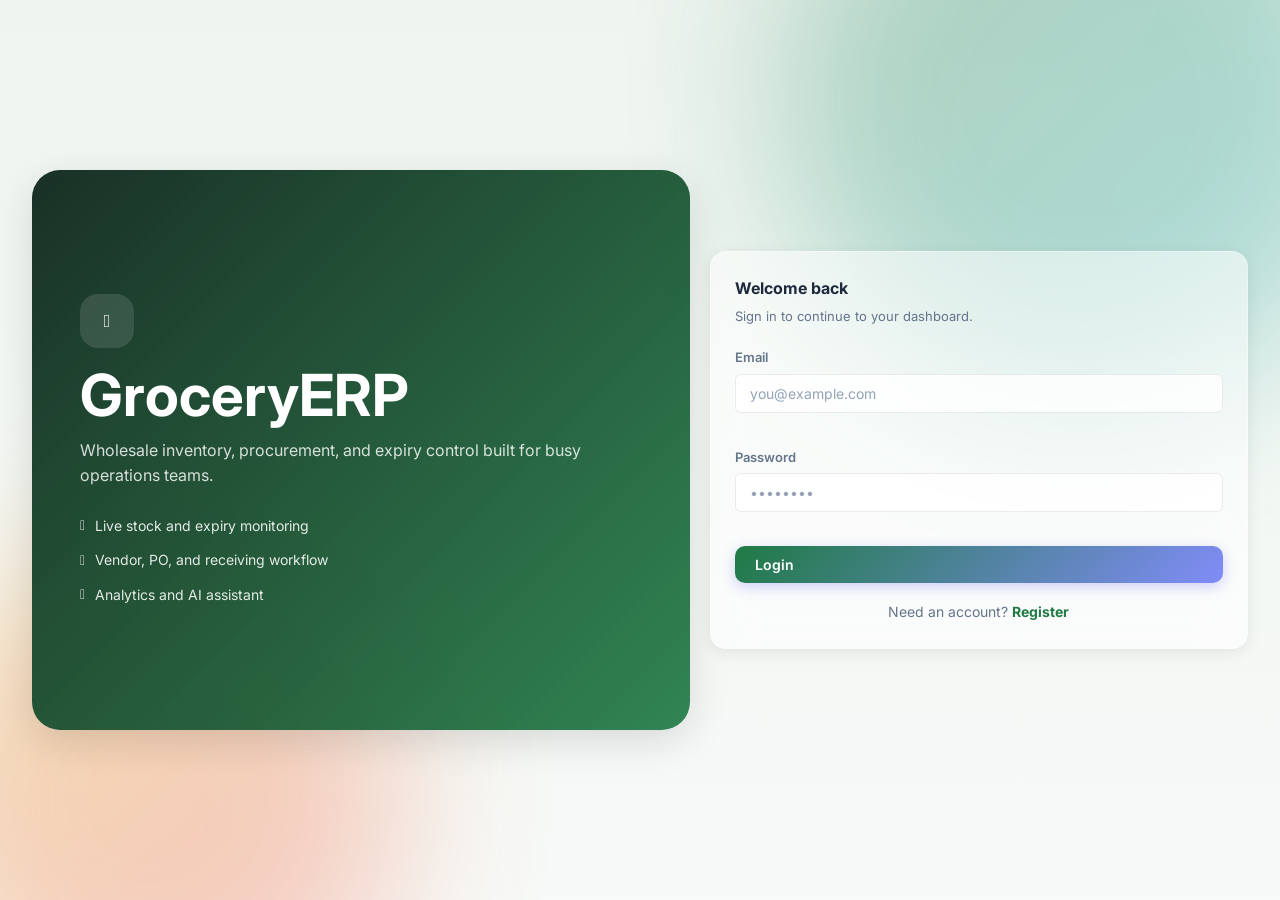
==== commit 9add9b5f: "Refactor code structure for improved readability and maintainability Co-authored-by: Copilot <copilo" ====
--- a/frontend/index.html
+++ b/frontend/index.html
@@ -8,7 +8,7 @@
 	<link rel="preconnect" href="https://fonts.gstatic.com" crossorigin>
 	<link href="https://fonts.googleapis.com/css2?family=Inter:wght@300;400;500;600;700;800;900&family=JetBrains+Mono:wght@400;500&display=swap" rel="stylesheet">
 	<link rel="stylesheet" href="css/styles.css">
-	<link rel="stylesheet" href="https://cdnjs.cloudflare.com/ajax/libs/font-awesome/6.5.2/css/all.min.css">
+	<link rel="stylesheet" href="css/font-awesome.min.css">
 </head>
 <body>
 	<div class="animated-bg"></div>
